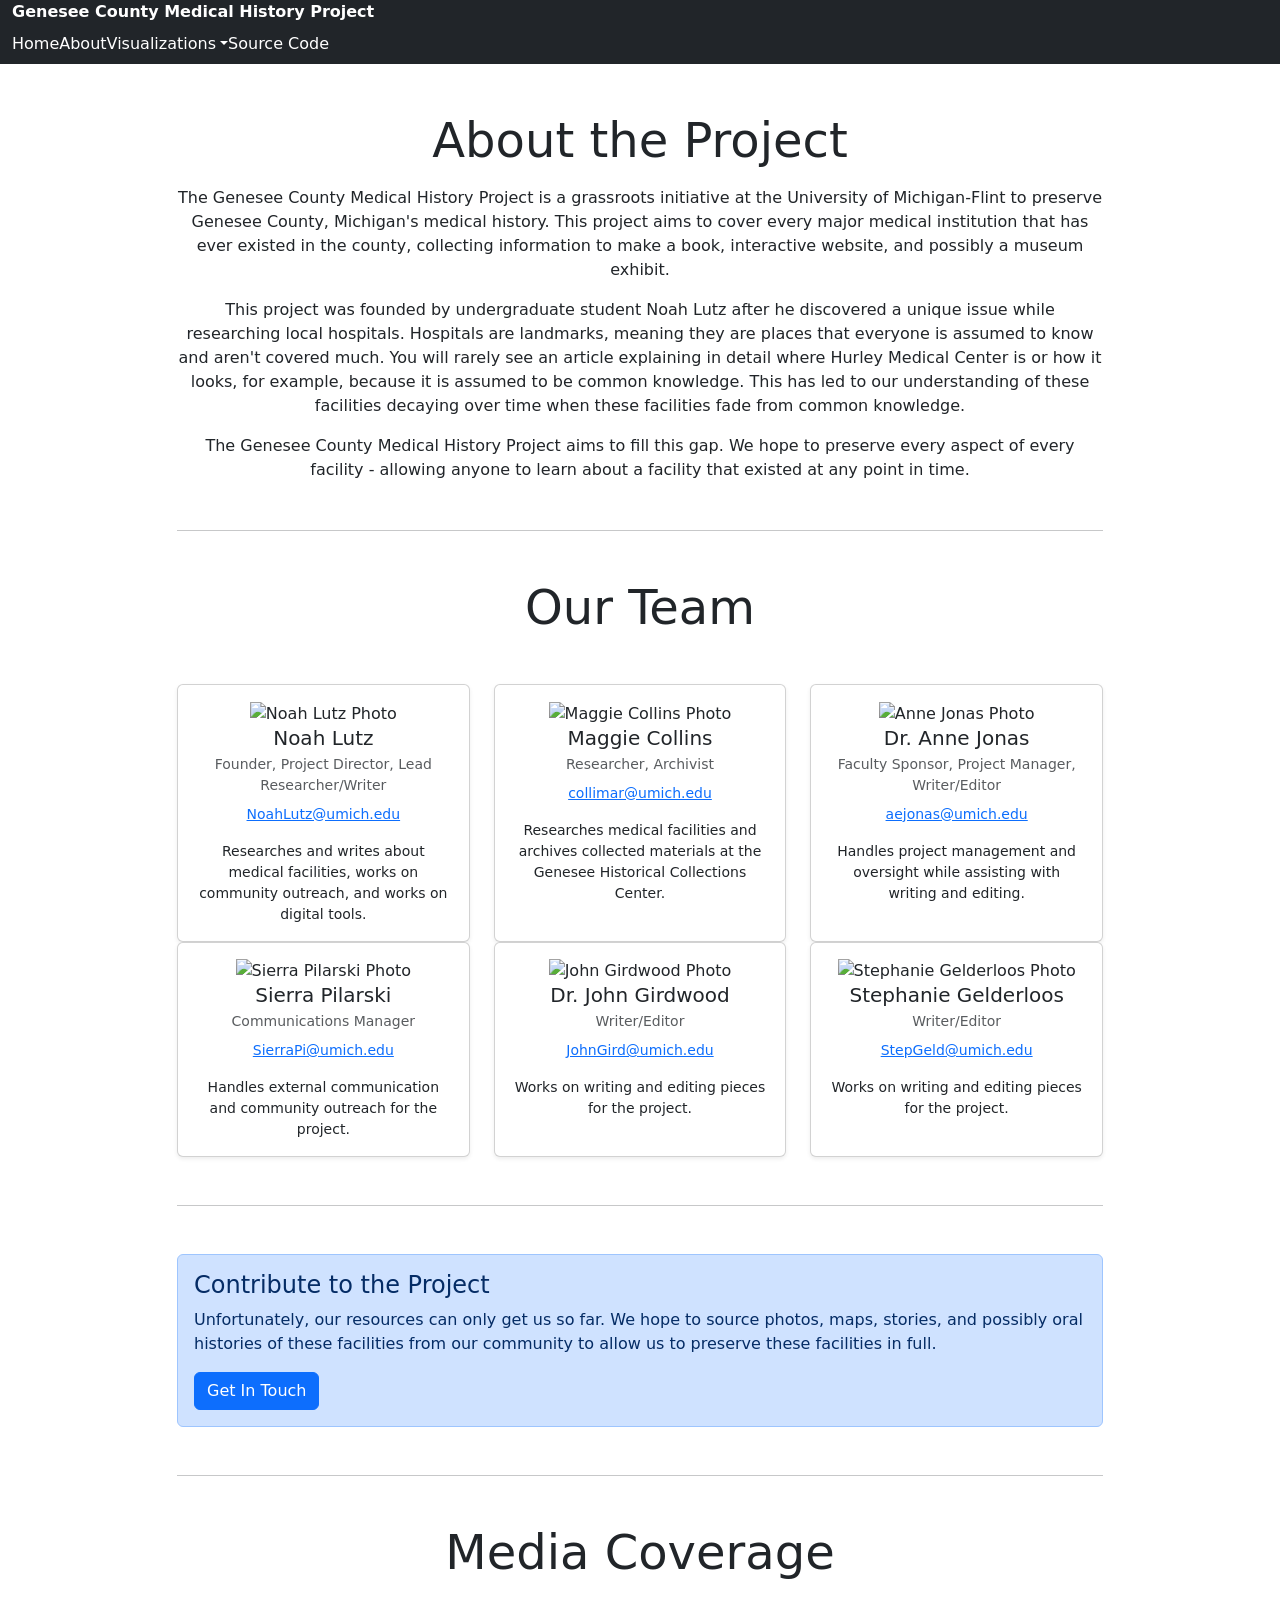
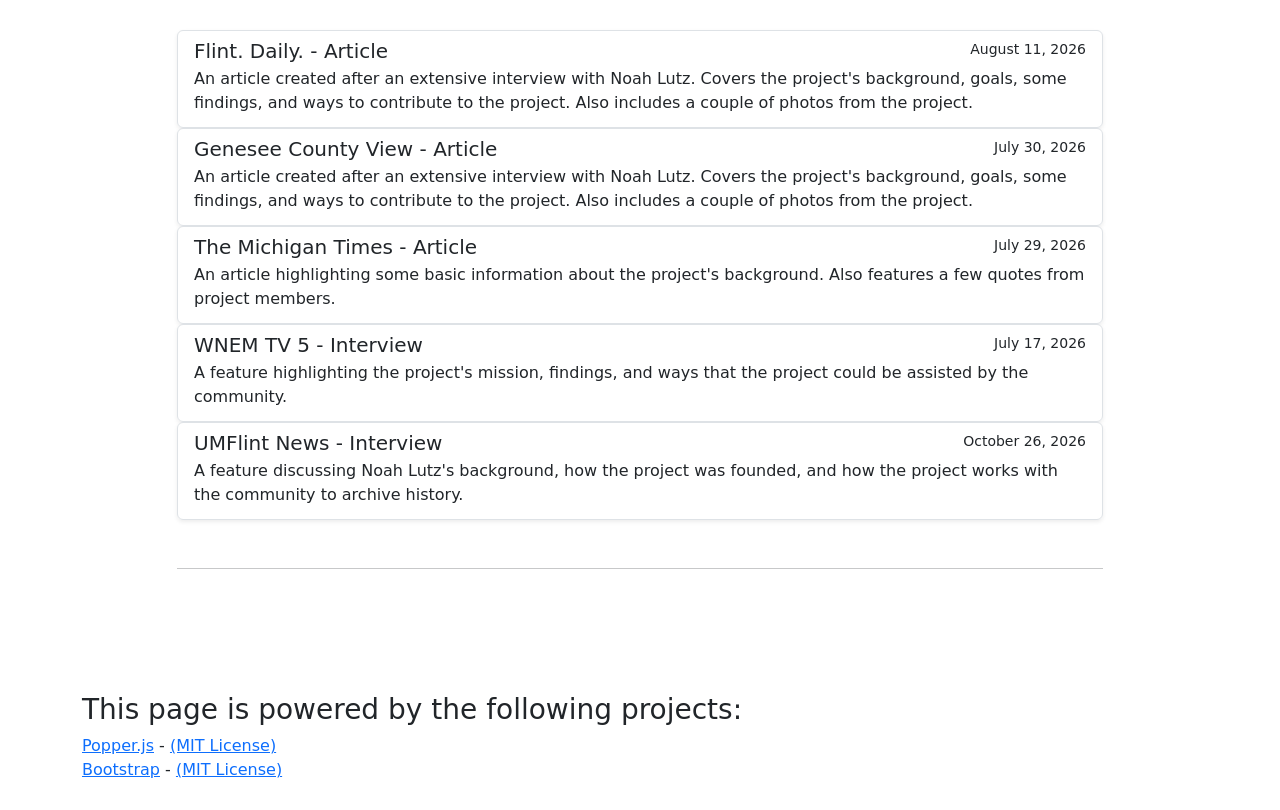
==== about/index.html @ eef830b1 "Add UMFlint interview" ====
<!doctype html>
<html lang="en">

<!-- Load general metadata into the site. -->
<head>
    <meta charset="utf-8">
    <meta name="viewport" content="width=device-width, initial-scale=1">
    <link rel="icon" type="image/x-icon" href="../assets/favicon.ico">
    <title>Genesee County Healthcare Project</title>
</head>

<!-- Import our scripts. -->
<script src="https://cdn.jsdelivr.net/npm/@popperjs/core@2.9.2/dist/umd/popper.min.js"></script>
<script src="https://cdn.jsdelivr.net/npm/bootstrap@5.1/dist/js/bootstrap.min.js"></script>

<!-- Bootstrap core CSS -->
<link rel="stylesheet" href="style.css">
<link href="https://cdn.jsdelivr.net/npm/bootstrap@5.1/dist/css/bootstrap.min.css" rel="stylesheet"  crossorigin="anonymous">


<!-- Prepare the navigation bar. -->
<nav class="navbar-expand navbar-dark bg-dark" aria-label="header">
    <div class="container-fluid">
        <!-- Add the title. -->
        <a href="#" class="navbar-brand d-flex align-items-center">
            <strong>Genesee County Medical History Project</strong>
        </a>

        <!-- Add all the page navigation layer. -->
        <ul class="navbar-nav me-auto mb-2 mb-sm-0">
            <!-- Add the link to the home page. -->
            <li class="nav-item">
                <a class="nav-link active" aria-current="page" href="../">Home</a>
            </li>

            <!-- Add the link to the about page. -->
            <li class="nav-item">
                <a class="nav-link active" aria-current="page" href="">About</a>
            </li>

            <!-- Add the visualizations drop down. -->
            <li class="nav-item dropdown">
                <a class="nav-link active dropdown-toggle" href="#" id="visualizations" data-bs-toggle="dropdown" aria-expanded="false">Visualizations</a>
                <ul class="dropdown-menu" aria-labelledby="visualizations">
                    <li><a class="dropdown-item" href="../visualizations/map/">Map</a></li>
                    <li><a class="dropdown-item" href="../visualizations/timechart/">Time Chart</a></li>
                </ul>
            </li>

            <!-- Add the link to the source code. -->
            <li class="nav-item">
                <a class="nav-link active" aria-current="page" href="https://github.com/gcmhp/gcmhp.github.io">Source Code</a>
            </li>
        </ul>
    </div>
</nav>

<!-- Let's prepare the main content.-->
<main>
    <section class="py-5 container">
        <!-- To begin, all of our content at the top will be centered. -->
        <div class="row justify-content-center">
            <div class="col-lg-10">


                <!-- Add a project description at the top of the page. -->
                <header class="text-center mb-5">
                    <h1 class="display-5">About the Project</h1>

                    <!-- These have to be separate or they'll be merged into one block. -->
                    <p></p>

                    <p>

                        The Genesee County Medical History Project is a grassroots initiative
                        at the University of Michigan-Flint to preserve Genesee County, Michigan's
                        medical history. This project aims to cover every major medical institution
                        that has ever existed in the county, collecting information to make a book,
                        interactive website, and possibly a museum exhibit.
                    </p>
                    <p>

                        This project was founded by undergraduate student Noah Lutz after he
                        discovered a unique issue while researching local hospitals. Hospitals are
                        landmarks, meaning they are places that everyone is assumed to know and
                        aren't covered much. You will rarely see an article explaining in detail where
                        Hurley Medical Center is or how it looks, for example, because it is assumed
                        to be common knowledge. This has led to our understanding of these facilities
                        decaying over time when these facilities fade from common knowledge.
                    </p>
                    <p>

                        The Genesee County Medical History Project aims to fill this gap. We hope
                        to preserve every aspect of every facility - allowing anyone to learn about
                        a facility that existed at any point in time.
                    </p>
                </header>

                <hr class="my-5">

                <!-- Here's a cool part! A team introduction area. -->
                <section class="mb-5">
                    <header class="text-center mb-5">
                        <h2 class="display-5">Our Team</h2>
                    </header>

                    <!-- First row with 3. -->
                    <div class="row g-4">
                        <!-- Noah's team card. -->
                        <div class="col-md-4">
                            <div class="card h-100 text-center shadow-sm">
                                <div class="card-body">
                                    <img src="../assets/team/NoahLutz.jpg"
                                         class="team-photo"
                                         alt="Noah Lutz Photo">

                                    <h3 class="h5 mb-1">Noah Lutz</h3>
                                    <p class="text-muted small mb-2">
                                        Founder, Project Director, Lead Researcher/Writer
                                    </p>

                                    <a href="mailto:NoahLutz@umich.edu"
                                       class="small d-block mb-3">
                                        NoahLutz@umich.edu
                                    </a>

                                    <p class="small mb-0">
                                        Researches and writes about medical facilities,
                                        works on community outreach, and works on
                                        digital tools.
                                    </p>
                                </div>
                            </div>
                        </div>

                        <!-- Maggie's team card. -->
                        <div class="col-md-4">
                            <div class="card h-100 text-center shadow-sm">
                                <div class="card-body">
                                    <img src="https://d2jv02qf7xgjwx.cloudfront.net/customers/690/images/Profile_pic_placeholder.jpg"
                                         class="team-photo"
                                         alt="Maggie Collins Photo">

                                    <h3 class="h5 mb-1">Maggie Collins</h3>
                                    <p class="text-muted small mb-2">
                                        Researcher, Archivist
                                    </p>

                                    <a href="mailto:collimar@umich.edu"
                                       class="small d-block mb-3">
                                        collimar@umich.edu
                                    </a>

                                    <p class="small mb-0">
                                        Researches medical facilities and archives collected
                                        materials at the Genesee Historical Collections
                                        Center.
                                    </p>
                                </div>
                            </div>
                        </div>

                        <!-- Anne's team card. -->
                        <div class="col-md-4">
                            <div class="card h-100 text-center shadow-sm">
                                <div class="card-body">
                                    <img src="https://directory.umflint.edu/avatar/aejonas"
                                         class="team-photo"
                                         alt="Anne Jonas Photo">

                                    <h3 class="h5 mb-1">Dr. Anne Jonas</h3>
                                    <p class="text-muted small mb-2">
                                        Faculty Sponsor, Project Manager, Writer/Editor
                                    </p>

                                    <a href="mailto:aejonas@umich.edu"
                                       class="small d-block mb-3">
                                        aejonas@umich.edu
                                    </a>

                                    <p class="small mb-0">
                                        Handles project management and oversight while
                                        assisting with writing and editing.
                                    </p>
                                </div>
                            </div>
                        </div>

                    </div>

                    <!-- Start a second row due to 3 per row. -->
                    <div class="row g-4">
                        <!-- Sierra's team card. -->
                        <div class="col-md-4">
                            <div class="card h-100 text-center shadow-sm">
                                <div class="card-body">
                                    <img src="../assets/team/SierraPilarski.jpg"
                                         class="team-photo"
                                         alt="Sierra Pilarski Photo">

                                    <h3 class="h5 mb-1">Sierra Pilarski</h3>
                                    <p class="text-muted small mb-2">
                                        Communications Manager
                                    </p>

                                    <a href="mailto:SierraPi@umich.edu"
                                       class="small d-block mb-3">
                                        SierraPi@umich.edu
                                    </a>

                                    <p class="small mb-0">
                                        Handles external communication and community outreach
                                        for the project.
                                    </p>
                                </div>
                            </div>
                        </div>

                        <!-- Dr. Girdwood's team card. -->
                        <div class="col-md-4">
                            <div class="card h-100 text-center shadow-sm">
                                <div class="card-body">
                                    <img src="https://directory.umflint.edu/avatar/johngird"
                                         class="team-photo"
                                         alt="John Girdwood Photo">

                                    <h3 class="h5 mb-1">Dr. John Girdwood</h3>
                                    <p class="text-muted small mb-2">
                                        Writer/Editor
                                    </p>

                                    <a href="mailto:JohnGird@umich.edu"
                                       class="small d-block mb-3">
                                        JohnGird@umich.edu
                                    </a>

                                    <p class="small mb-0">
                                        Works on writing and editing pieces for the project.
                                    </p>
                                </div>
                            </div>
                        </div>

                        <!-- Professor G's team card. -->
                        <div class="col-md-4">
                            <div class="card h-100 text-center shadow-sm">
                                <div class="card-body">
                                    <img src="https://directory.umflint.edu/avatar/stepgeld"
                                         class="team-photo"
                                         alt="Stephanie Gelderloos Photo">

                                    <h3 class="h5 mb-1">Stephanie Gelderloos</h3>
                                    <p class="text-muted small mb-2">
                                        Writer/Editor
                                    </p>

                                    <a href="mailto:StepGeld@umich.edu"
                                       class="small d-block mb-3">
                                        StepGeld@umich.edu
                                    </a>

                                    <p class="small mb-0">
                                        Works on writing and editing pieces for the project.
                                    </p>
                                </div>
                            </div>
                        </div>
                    </div>
                </section>

                <hr class="my-5">

                <!-- Include a spot for people who want to contribute.
                Using Sierra's email for this.
                -->
                <div class="alert alert-primary mt-5">
                    <h4 class="alert-heading">Contribute to the Project</h4>

                    <p class="mb-3">
                        Unfortunately, our resources can only get us so far.
                        We hope to source photos, maps, stories, and possibly
                        oral histories of these facilities from our community
                        to allow us to preserve these facilities in full.
                    </p>

                    <a href="mailto:sierrapi@umich.edu"
                       class="btn btn-primary">
                        Get In Touch
                    </a>

                </div>

                <hr class="my-5">

                <!-- Lastly, our media coverage. I think it's really cool and we should highlight it!
                 This will be interesting to maintain... may have to do this differently later on.
                 -->
                <section class="mb-5">
                    <header class="text-center mb-5">
                        <h2 class="display-5">Media Coverage</h2>
                    </header>

                    <!-- 8/11/26 Flint. Daily. Article. -->
                    <div class="list-group shadow-sm">

                        <a href="https://flintdaily.news/2026/08/11/um-flint-students-piecing-together-complex-history-of-genesee-county-hospitals-and-healthcare-facilities/"
                           target="_blank"
                           rel="noopener"
                           class="list-group-item list-group-item-action">

                            <div class="d-flex justify-content-between">
                                <h5 class="mb-1">
                                    Flint. Daily. - Article
                                </h5>
                                <small>August 11, 2026</small>
                            </div>

                            <p class="mb-1">
                                An article created after an extensive interview
                                with Noah Lutz. Covers the project's background,
                                goals, some findings, and ways to contribute to
                                the project. Also includes a couple of photos from
                                the project.
                            </p>
                        </a>
                    </div>

                    <!-- 7/30/26 Genesee County View Article. -->
                    <div class="list-group shadow-sm">

                        <a href="https://geneseecountyview.com/articles/news/research-group-from-um-flint-uncovering-countys-hidden-medical-past/"
                           target="_blank"
                           rel="noopener"
                           class="list-group-item list-group-item-action">

                            <div class="d-flex justify-content-between">
                                <h5 class="mb-1">
                                    Genesee County View - Article
                                </h5>
                                <small>July 30, 2026</small>
                            </div>

                            <p class="mb-1">
                                An article created after an extensive interview
                                with Noah Lutz. Covers the project's background,
                                goals, some findings, and ways to contribute to
                                the project. Also includes a couple of photos from
                                the project.
                            </p>
                        </a>
                    </div>

                    <!-- 7/29/26 Michigan Times Article. -->
                    <div class="list-group shadow-sm">

                        <a href="https://mtimes.org/2026/07/29/um-flint-student-leads-project-to-preserve-genesee-countys-medical-history/"
                           target="_blank"
                           rel="noopener"
                           class="list-group-item list-group-item-action">

                            <div class="d-flex justify-content-between">
                                <h5 class="mb-1">
                                    The Michigan Times - Article
                                </h5>
                                <small>July 29, 2026</small>
                            </div>

                            <p class="mb-1">
                                An article highlighting some basic information
                                about the project's background. Also features a
                                few quotes from project members.
                            </p>
                        </a>
                    </div>

                    <!-- 7/17/26 WNEM Interview. -->
                    <div class="list-group shadow-sm">

                        <a href="https://www.wnem.com/video/2026/07/17/uncovering-lost-genesee-county-history/"
                           target="_blank"
                           rel="noopener"
                           class="list-group-item list-group-item-action">

                            <div class="d-flex justify-content-between">
                                <h5 class="mb-1">
                                    WNEM TV 5 - Interview
                                </h5>
                                <small>July 17, 2026</small>
                            </div>

                            <p class="mb-1">
                                A feature highlighting the project's mission,
                                findings, and ways that the project could be
                                assisted by the community.
                            </p>
                        </a>
                    </div>

                    <!-- 10/26/26 UMFlint Interview. -->
                    <div class="list-group shadow-sm">

                        <a href="https://news.umflint.edu/2026/10/22/history-in-the-making-medical-history-research-video/"
                           target="_blank"
                           rel="noopener"
                           class="list-group-item list-group-item-action">

                            <div class="d-flex justify-content-between">
                                <h5 class="mb-1">
                                    UMFlint News - Interview
                                </h5>
                                <small>October 26, 2026</small>
                            </div>

                            <p class="mb-1">
                                A feature discussing Noah Lutz's background,
                                how the project was founded, and how the project
                                works with the community to archive history.
                            </p>
                        </a>
                    </div>
                </section>

                <hr class="my-5">




            </div>
        </div>
    </section>
</main>

<footer>
    <section class="py-1 container">
        <div class="row py-lg-4">
            <h3>This page is powered by the following projects:</h3>
            <div>
                <a href="https://popper.js.org">Popper.js</a> - <a href="https://github.com/vusion/popper.js/blob/master/LICENSE.md">(MIT License)</a>
            </div>
            <div>
                <a href="https://getbootstrap.com">Bootstrap</a> - <a href="https://github.com/twbs/bootstrap/blob/main/LICENSE">(MIT License)</a>
            </div>
        </div>
    </section>
</footer>

</html>
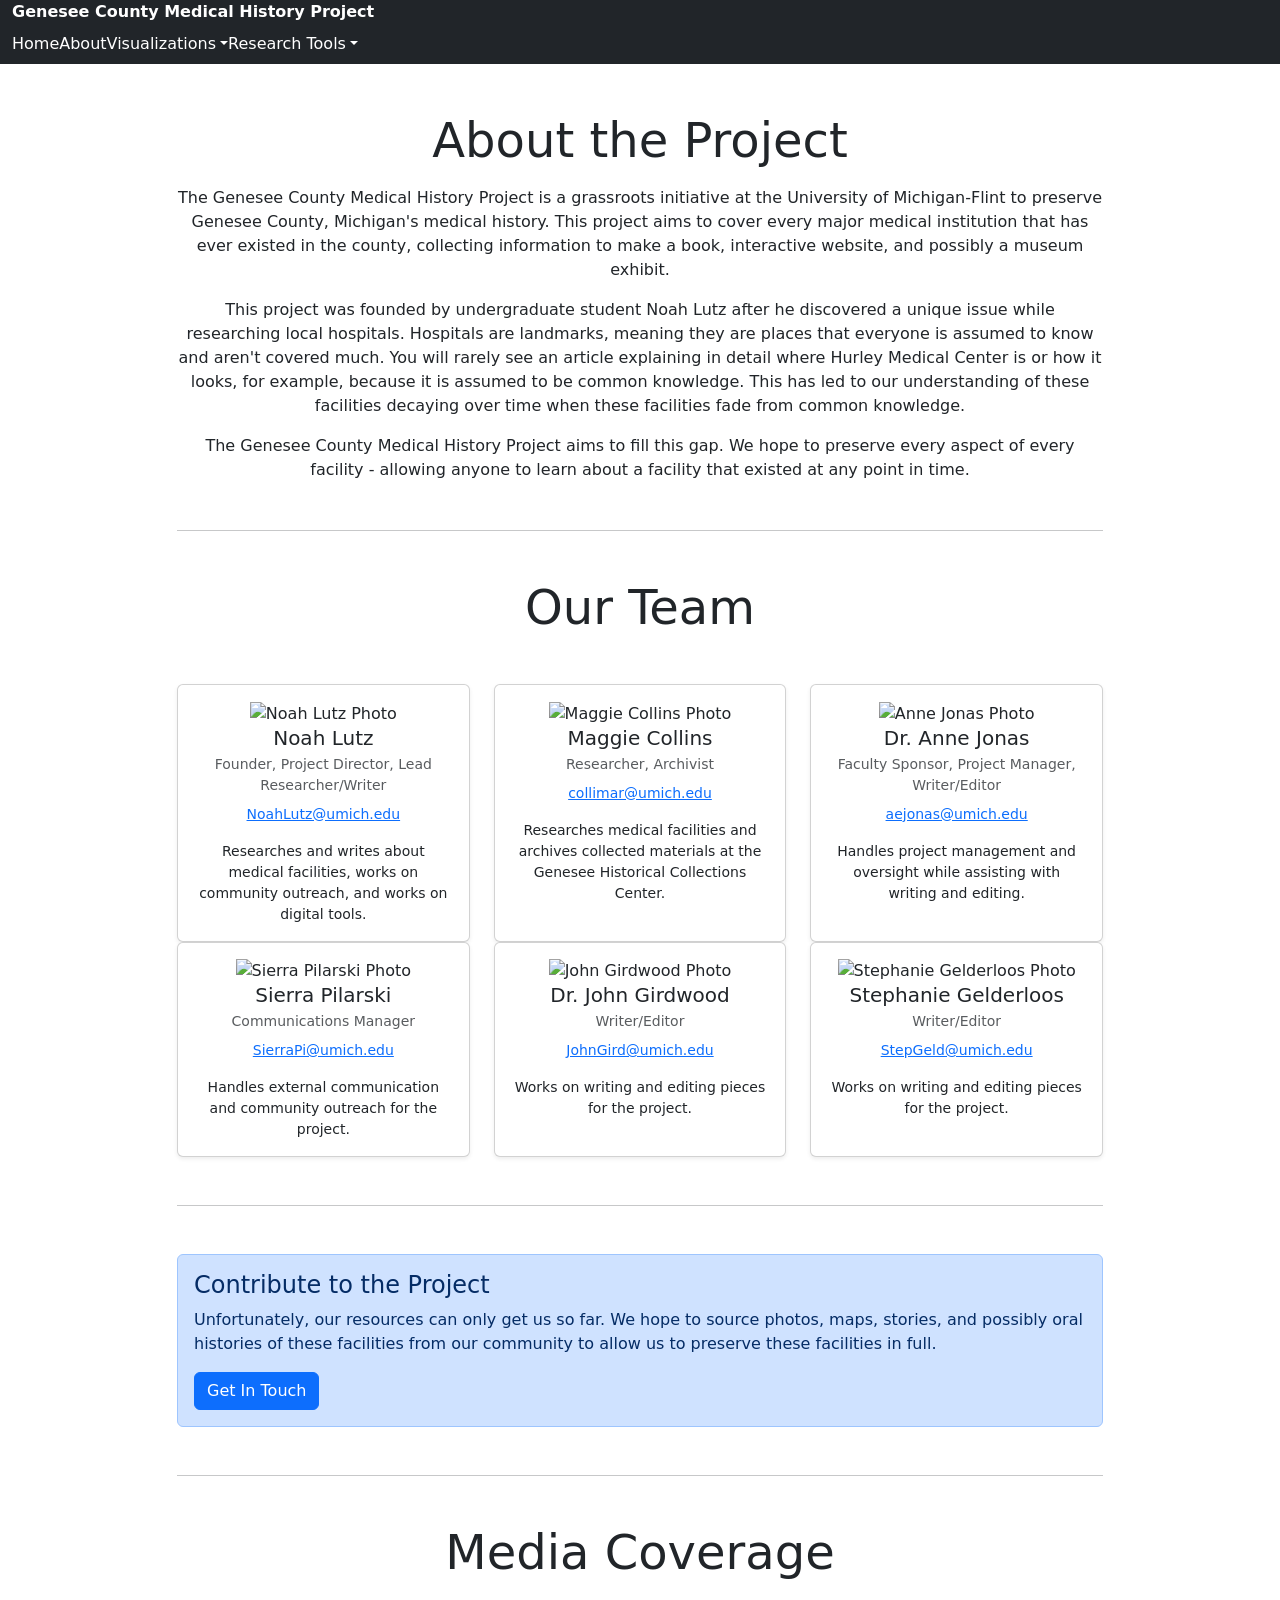
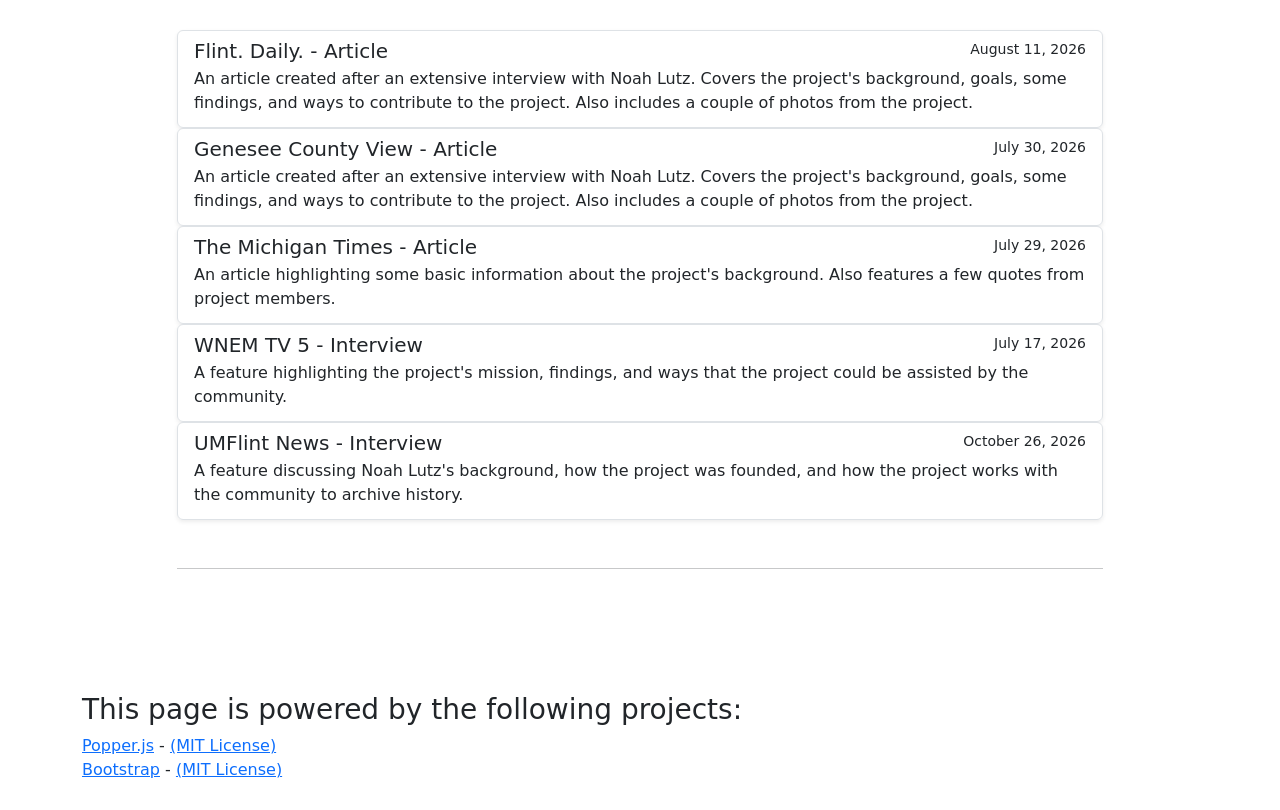
==== commit d473fdf0: "Standardize footer/header" ====
--- a/about/index.html
+++ b/about/index.html
@@ -18,42 +18,13 @@
 <link href="https://cdn.jsdelivr.net/npm/bootstrap@5.1/dist/css/bootstrap.min.css" rel="stylesheet"  crossorigin="anonymous">
 
 
-<!-- Prepare the navigation bar. -->
-<nav class="navbar-expand navbar-dark bg-dark" aria-label="header">
-    <div class="container-fluid">
-        <!-- Add the title. -->
-        <a href="#" class="navbar-brand d-flex align-items-center">
-            <strong>Genesee County Medical History Project</strong>
-        </a>
-
-        <!-- Add all the page navigation layer. -->
-        <ul class="navbar-nav me-auto mb-2 mb-sm-0">
-            <!-- Add the link to the home page. -->
-            <li class="nav-item">
-                <a class="nav-link active" aria-current="page" href="../">Home</a>
-            </li>
-
-            <!-- Add the link to the about page. -->
-            <li class="nav-item">
-                <a class="nav-link active" aria-current="page" href="">About</a>
-            </li>
-
-            <!-- Add the visualizations drop down. -->
-            <li class="nav-item dropdown">
-                <a class="nav-link active dropdown-toggle" href="#" id="visualizations" data-bs-toggle="dropdown" aria-expanded="false">Visualizations</a>
-                <ul class="dropdown-menu" aria-labelledby="visualizations">
-                    <li><a class="dropdown-item" href="../visualizations/map/">Map</a></li>
-                    <li><a class="dropdown-item" href="../visualizations/timechart/">Time Chart</a></li>
-                </ul>
-            </li>
-
-            <!-- Add the link to the source code. -->
-            <li class="nav-item">
-                <a class="nav-link active" aria-current="page" href="https://github.com/gcmhp/gcmhp.github.io">Source Code</a>
-            </li>
-        </ul>
-    </div>
-</nav>
+<!-- Include script for automatic header/footer generation -->
+<script src="/headerfooter.js" defer></script>
+
+<!-- This will be overridden with our header -->
+<header>
+    <div id="header"></div>
+</header>
 
 <!-- Let's prepare the main content.-->
 <main>
@@ -442,6 +413,8 @@
             </div>
         </div>
     </section>
+
+    <div id="footer"></div>
 </footer>
 
 </html>
